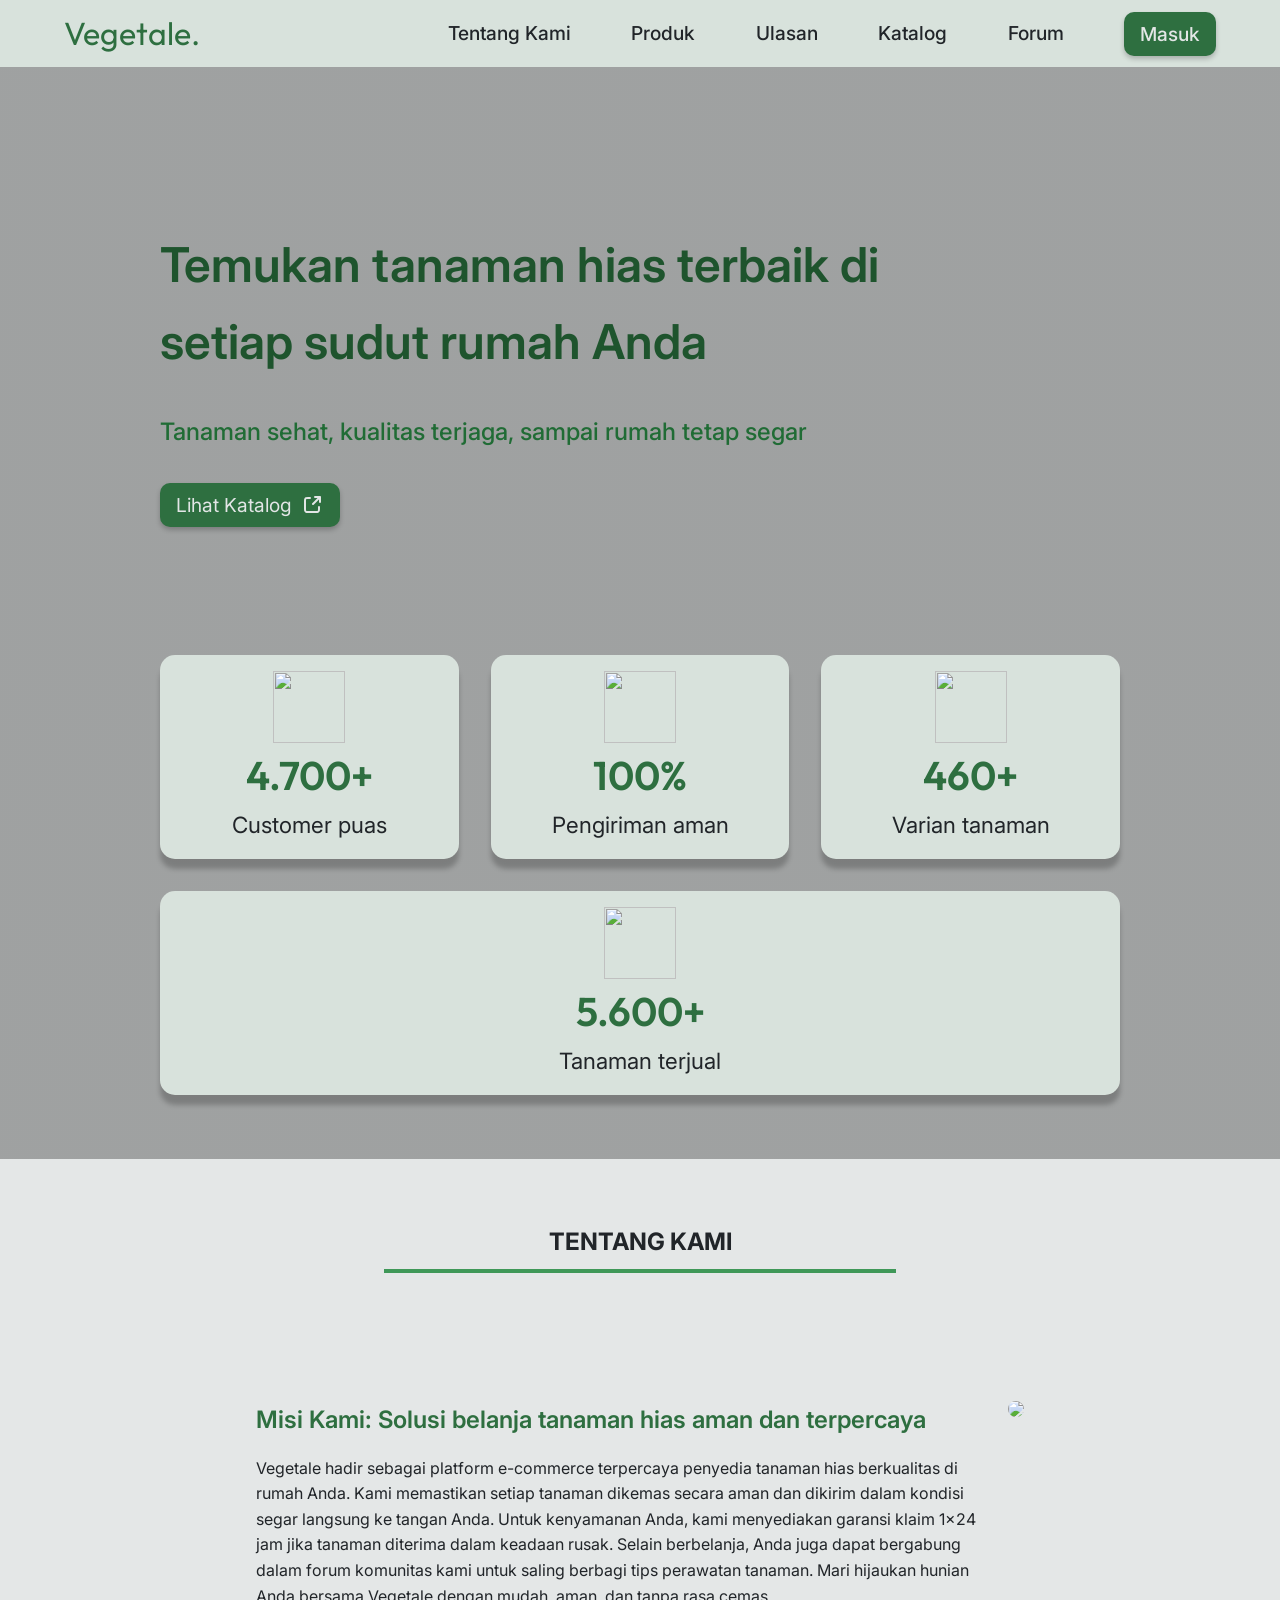
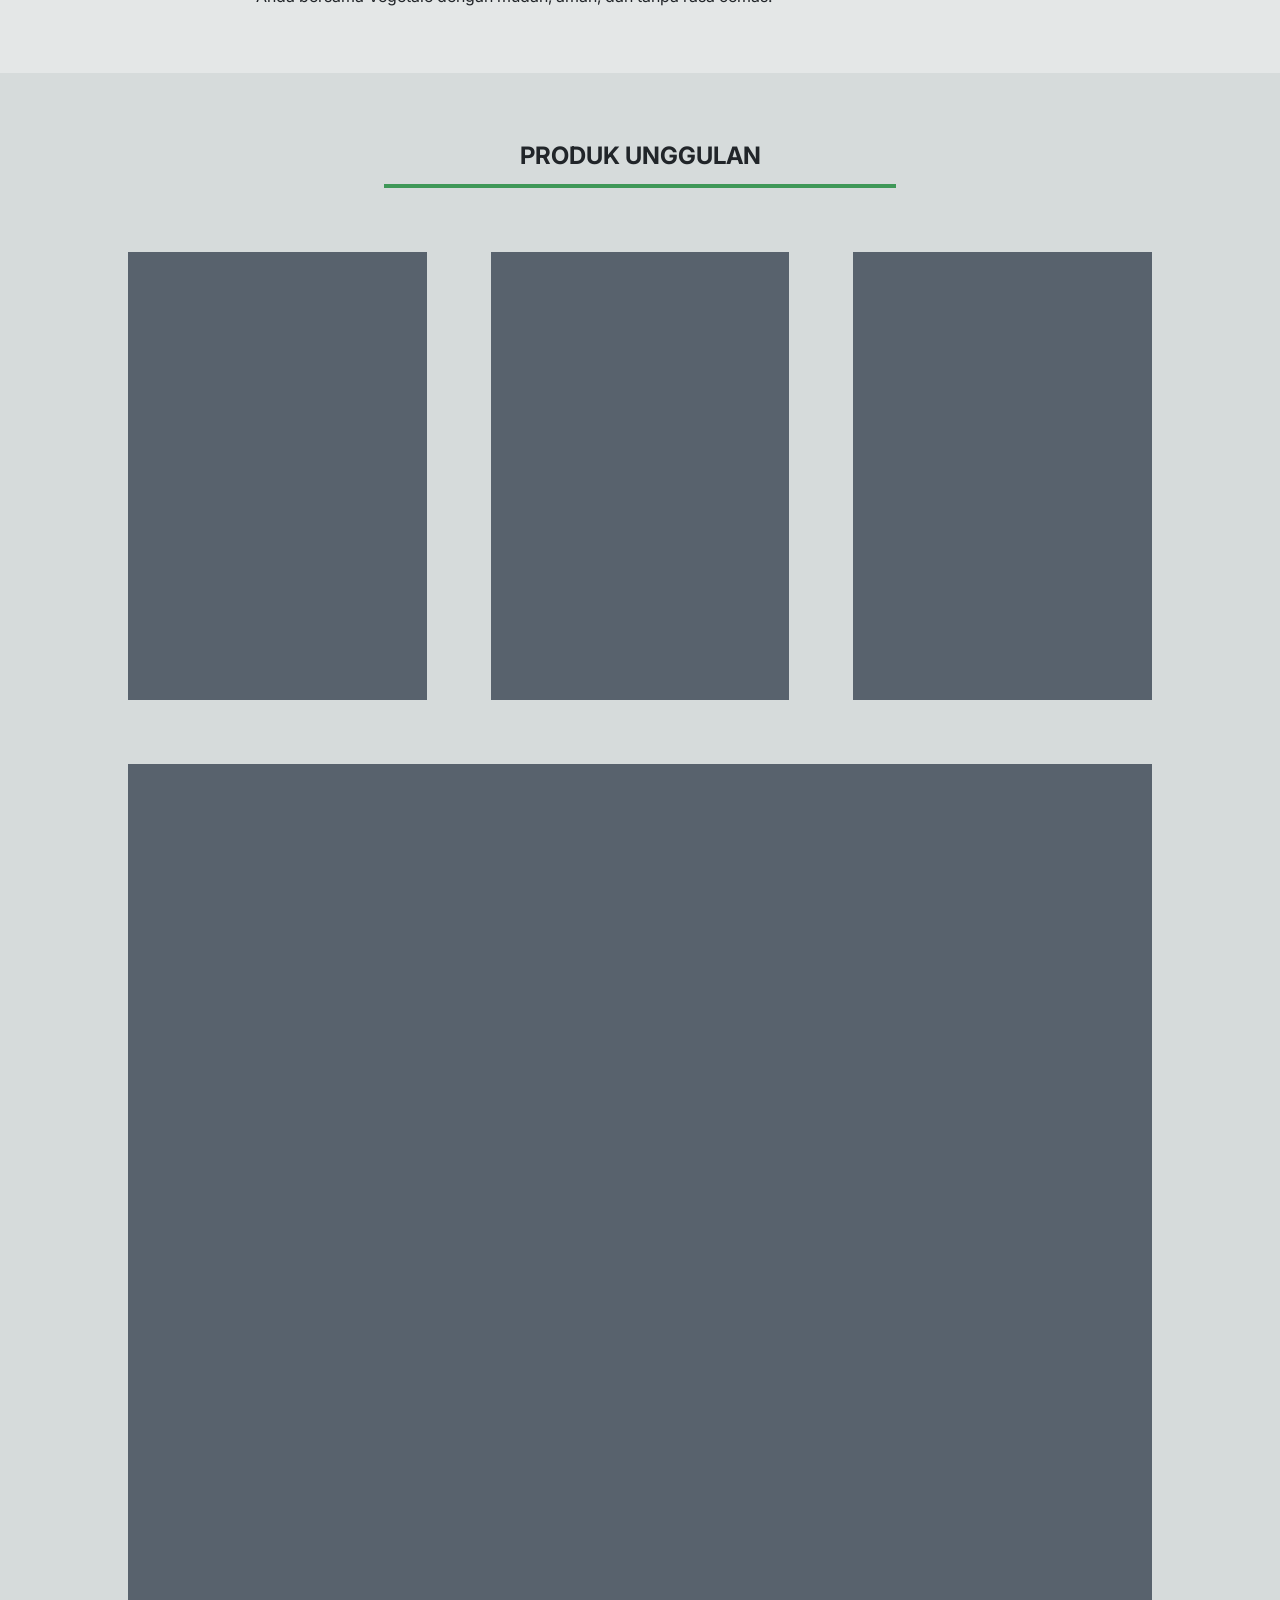
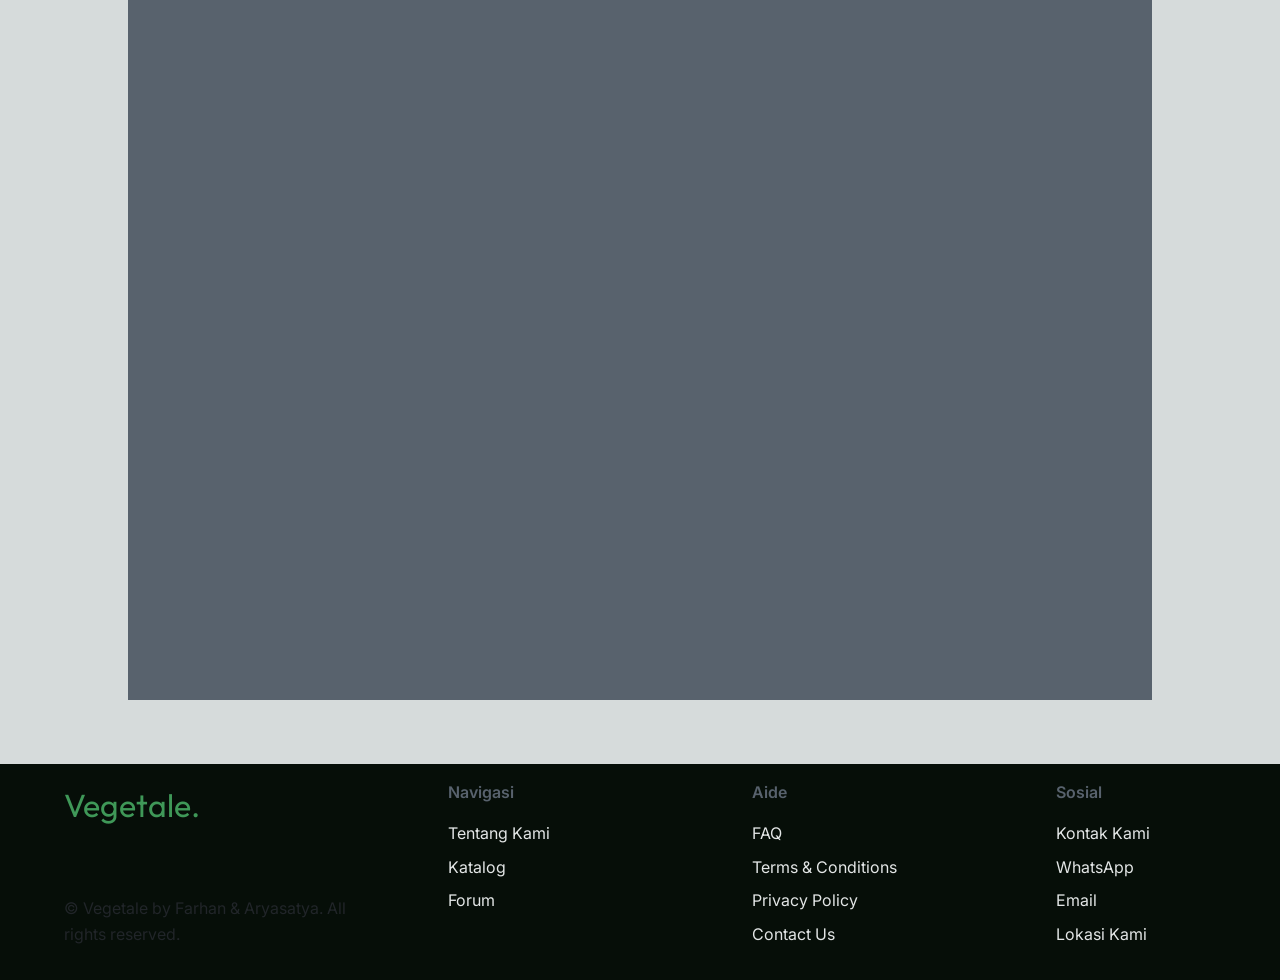
==== index.html @ f6aec393 "First commit" ====
<!DOCTYPE html>
<html lang="en">
<head>
    <meta charset="UTF-8">
    <meta name="viewport" content="width=device-width, initial-scale=1.0">
    <link rel="stylesheet" href="style.css">
    <title>Flexbox</title>
</head>
<body>
    <header>
        <nav class="navbar">
            <span class="logo_guwe">Vegetale.</span>
            <ul class="nav_links">
                <li><a href="">Tentang Kami</a></li>
                <li><a href="">Produk</a></li>
                <li><a href="">Ulasan</a></li>
                <li><a href="">Katalog</a></li>
                <li><a href="">Forum</a></li>
                <li>
                    <button type="button" class="tombol_ijo">
                        <span>Masuk</span>
                    </button>
                </li>
            </ul>
        </nav>
    </header>
    <section class="hero">
        <div class="hero_text_wrapper">
            <h1 class="hero_text">Temukan tanaman hias terbaik di setiap sudut rumah Anda</h1>
            <h2 class="hero_sub">Tanaman sehat, kualitas terjaga, sampai rumah tetap segar</h2>
            <button class="tombol_ijo tombol_ijo--hero">
                <span>Lihat Katalog</span>
                <span class="ci--external-link"></span>
            </button>
        </div>
        <div class="grup_kartu">
            <div class="card">
                <img src="../media/fluent_people-12-filled.svg" width="72" height="72">
                <span class="card_highlight">4.700+</span>
                <span class="card_sub">Customer puas</span>
            </div>
            <div class="card">
                <img src="../media/bxs_truck.svg" width="72" height="72">
                <span class="card_highlight">100%</span>
                <span class="card_sub">Pengiriman aman</span>
            </div>
            <div class="card">
                <img src="../media/charm_plant-pot.svg" width="72" height="72">
                <span class="card_highlight">460+</span>
                <span class="card_sub">Varian tanaman</span>
            </div>
            <div class="card">
                <img src="../media/fluent-mdl2_market.svg" width="72" height="72">
                <span class="card_highlight">5.600+</span>
                <span class="card_sub">Tanaman terjual</span>
            </div>
        </div>
    </section>
    <section class="about_me">
        <div class="section_title">
            <h1>TENTANG KAMI</h1>
            <div class="rectangle"></div>
        </div><div class="product_card">

            </div>
        <div class="wrapper_konten">
            <div class="wrapper_text">
                <p class="misi">Misi Kami: Solusi belanja tanaman hias aman dan terpercaya</p>
                <p>
                    Vegetale hadir sebagai platform e-commerce terpercaya penyedia tanaman hias 
                    berkualitas di rumah Anda. Kami memastikan setiap tanaman dikemas secara aman 
                    dan dikirim dalam kondisi segar langsung ke tangan Anda. Untuk kenyamanan Anda, 
                    kami menyediakan garansi klaim 1x24 jam jika tanaman diterima dalam keadaan rusak. 
                    Selain berbelanja, Anda juga dapat bergabung dalam forum komunitas kami untuk 
                    saling berbagi tips perawatan tanaman. Mari hijaukan hunian Anda bersama 
                    Vegetale dengan mudah, aman, dan tanpa rasa cemas.
                </p>
            </div>
            <img class="konten_image" src="../media/gardener.jpg">
        </div>
    </section>
    <section class="produk_unggulan">
        <div class="section_title">
            <h1>PRODUK UNGGULAN</h1>
            <div class="rectangle"></div>
        </div>
        <div class="product_wrapper">
            <div class="product_card">
                
            </div>
            <div class="product_card">

            </div>
            <div class="product_card">

            </div>
            <div class="product_card">

            </div>
        </div>
    </section>
    <footer class="sikil">
        <div class="left_section">
            <span class="logo_guwe" id="logo_sikil">Vegetale.</span>
            <p>© Vegetale by Farhan & Aryasatya. All rights reserved.</p>
        </div>
        <div class="right_section">
            <div class="link_sikil_wrapper">
                <span>Navigasi</span>
                <ul class="link_sikil">
                    <li><a href="">Tentang Kami</a></li>
                    <li><a href="">Katalog</a></li>
                    <li><a href="">Forum</a></li>
                </ul>
            </div>
            <div class="link_sikil_wrapper">
                <span>Aide</span>
                <ul class="link_sikil">
                    <li><a href="">FAQ</a></li>
                    <li><a href="">Terms & Conditions</a></li>
                    <li><a href="">Privacy Policy</a></li>
                    <li><a href="">Contact Us</a></li>
                </ul>
            </div>
            <div class="link_sikil_wrapper">
                <span>Sosial</span>
                <ul class="link_sikil">
                    <li><a href="">Kontak Kami</a></li>
                    <li><a href="">WhatsApp</a></li>
                    <li><a href="">Email</a></li>
                    <li><a href="">Lokasi Kami</a></li>
                </ul>
            </div>
        </div>
    </footer>
</body>
</html>
---- style.css ----
@import url('https://fonts.googleapis.com/css2?family=Outfit:wght@100..900&display=swap');
@import url('https://fonts.googleapis.com/css2?family=Inter:ital,opsz,wght@0,14..32,100..900;1,14..32,100..900&display=swap');

html {
    font-size: 16px;
}
* {
    margin: 0;
    padding: 0;
    box-sizing: border-box;
}
body {
    font-family: 'Inter', sans-serif;
    max-width: 100%;
    line-height: 1.6;
    color: #212529; /*CHARCOAL*/
    background-color: hsl(180, 6%, 90%); /*Off-white*/
    overflow: visible;
}

/* NAVIGATION BAR SECTION */
.navbar {
    position: sticky;
    top: 0;
    overflow: hidden;
    display: flex;
    width: 100%;
    justify-content: space-between;
    gap: 2rem;
    align-items: center;
    background-color: #D8E2DC; /*SAGE MIST*/
    padding: 0.5rem 4rem; /*padding: <atas-bawah> <kiri-kanan>;*/
    z-index: 100;
}
.nav_links {
    display: flex;
    font-weight: 500;
    align-items: center;
    justify-content: space-between;
    max-width: 48rem;
    width: 100%;
    list-style: none;
    font-size: 1.2rem;
}
.nav_links a {
    text-decoration: none;
    color: inherit;
    white-space: nowrap;
}
.logo_guwe {
    font-family: 'Outfit', sans-serif;
    font-size: 2rem;
    font-weight: normal;
    color: #2E6F40; /*BOTANICAL GREEN*/
}



.tombol_ijo { /*tag button gak mewarisi sifat, jadi perlu ditambahin inherit*/
    display: flex;
    background-color: #2E6F40;
    padding: 10px 16px;
    gap: 8px;
    width: fit-content;
    border-radius: 10px;
    color: #E3E6E6;
    border: none;
    /*inherit fungsinya buat mewarisi sifat yang ada di body*/
    font-size: inherit;
    font-family: inherit;
    font-weight: inherit;
    box-shadow: 0 3px 5px 0 #00000038;
}

/* HERO SECTION */

.hero {
    min-height: 100vh;
    background: linear-gradient(rgba(0, 0, 0, 0.3), rgba(0, 0, 0, 0.3)), url(../media/herobg.jpg) center no-repeat;
    background-size: cover;
    display: flex;
    padding: 4rem 10rem;
    padding-top: 10rem;
    flex-direction: column;
    gap: 8rem;
}
.hero_text_wrapper {
    display: flex;
    flex-direction: column;
    width: fit-content;
    gap: 2rem;
}
.hero_text {
    font-weight: 600;
    font-size: 3rem;
    max-width: 48rem;
    color: #1e542d;
}
.hero_sub {
    font-size: 1.5rem;
    color: #206c35;
    font-weight: 500;
}
.tombol_ijo--hero {
    font-size: 1.2rem;
}
.grup_kartu {
    display: flex;
    justify-content: space-between;
    gap: 2rem;
    flex-wrap: wrap;
}
.card {
    display: flex;
    flex: 1 1 16rem;
    flex-direction: column;
    width: 100%;
    padding: 1rem 0rem;
    justify-content: center;
    align-items: center;
    background-color: #D8E2DC;
    border-radius: 15px;
    box-shadow: 0 10px 5px 0 #00000038; /*box-shadow: <x> <y> <blur-radius> <spread-radius> <color> <inset>*/
}
.card_highlight {
    font-size: 2.5rem;
    font-weight: 600;
    font-family: 'Outfit', sans-serif;
    color: #2E6F40;
}
.card_sub {
    font-size: 1.4rem;
    text-align: center;
}

/* ABOUT US SECTION */

.about_me {
    display: flex;
    flex-direction: column;
    background-color: hsla(180, 6%, 90%);
    padding: 4rem 16rem;
    align-items: center;
    justify-content: center;
    gap: 4rem;
}
.section_title {
    display: flex;
    width: 512px;
    height: fit-content;
    align-items: center;
    flex-direction: column;
    gap: 0.5rem;
}
.section_title .rectangle {
    background-color: #3f9858;
    height: 4px;
    width: 100%;
}
.about_me .wrapper_konten {
    display: flex;
    gap: 2rem;
}
.about_me .wrapper_text {
    display: flex;
    flex-direction: column;
    gap: 1rem;
}
.about_me .misi {
    color: #2E6F40;
    font-size: 1.5rem;
    font-weight: 600;
}
.about_me .konten_image {
    max-height: 26rem;
    height: 100%;
    width: auto;
    border-radius: 2rem;
}


/* PRODUK UNGGULAN SECTION */

.produk_unggulan {
    display: flex;
    flex-direction: column;
    background-color: hsla(180, 6%, 85%);
    padding: 4rem 8rem;
    align-items: center;
    justify-content: center;
    gap: 4rem;
}

.produk_unggulan .product_wrapper {
    display: flex;
    width: 100%;
    gap: 4rem;
    justify-content: space-between;
    flex-wrap: wrap;
}

.produk_unggulan .product_card {
    flex: 1 1 16rem;
    aspect-ratio: 2 / 3;
    display: flex;
    flex-direction: column;
    width: 100%;
    background-color: #58626d;
}

/* FOOTER SECTION */

.sikil {
    display: flex;
    padding: 1rem 4rem;
    padding-bottom: 2rem;
    justify-content: space-between;
    gap: 4rem;
    background-color: #060E08;
}
.sikil .right_section {
    display: flex;
    justify-content: space-between;
    max-width: 48rem;
    width: 100%;
}
.sikil .left_section {
    display: flex;
    justify-content: space-between;
    flex-direction: column;
}
#logo_sikil {
    color: #3f9858;
}
.link_sikil_wrapper {
    display: flex;
    flex-direction: column;
    width: 10rem;
    gap: 1rem;
    font-weight: 600;
    color: #58626d;
}
.link_sikil {
    display: flex;
    flex-direction: column;
    list-style: none;
    color: #3f9858;
    gap: 0.5rem;
    /* font-weight: ; */
}
.link_sikil a {
    text-decoration: none;
    font-weight: normal;
    color: #E3E6E6;
}
.ci--external-link {
  display: inline-block;
  width: 24px;
  height: 24px;
  --svg: url("data:image/svg+xml,%3Csvg xmlns='http://www.w3.org/2000/svg' viewBox='0 0 24 24'%3E%3Cpath fill='none' stroke='black' stroke-linecap='round' stroke-linejoin='round' stroke-width='2' d='M10 5H8.2c-1.12 0-1.68 0-2.108.218a2 2 0 0 0-.874.874C5 6.52 5 7.08 5 8.2v7.6c0 1.12 0 1.68.218 2.108a2 2 0 0 0 .874.874c.427.218.987.218 2.105.218h7.606c1.118 0 1.677 0 2.104-.218c.377-.192.683-.498.875-.874c.218-.428.218-.987.218-2.105V14m1-5V4m0 0h-5m5 0l-7 7'/%3E%3C/svg%3E");
  background-color: currentColor;
  -webkit-mask-image: var(--svg);
  mask-image: var(--svg);
  -webkit-mask-repeat: no-repeat;
  mask-repeat: no-repeat;
  -webkit-mask-size: 100% 100%;
  mask-size: 100% 100%;
}

@media screen and (max-width: 480px) {
    .navbar {
        width: 100%;
        padding: 0.5rem 1.5rem;
    }
    .hero {
        width: 100%;
        padding: 1rem 1rem;
    }
}
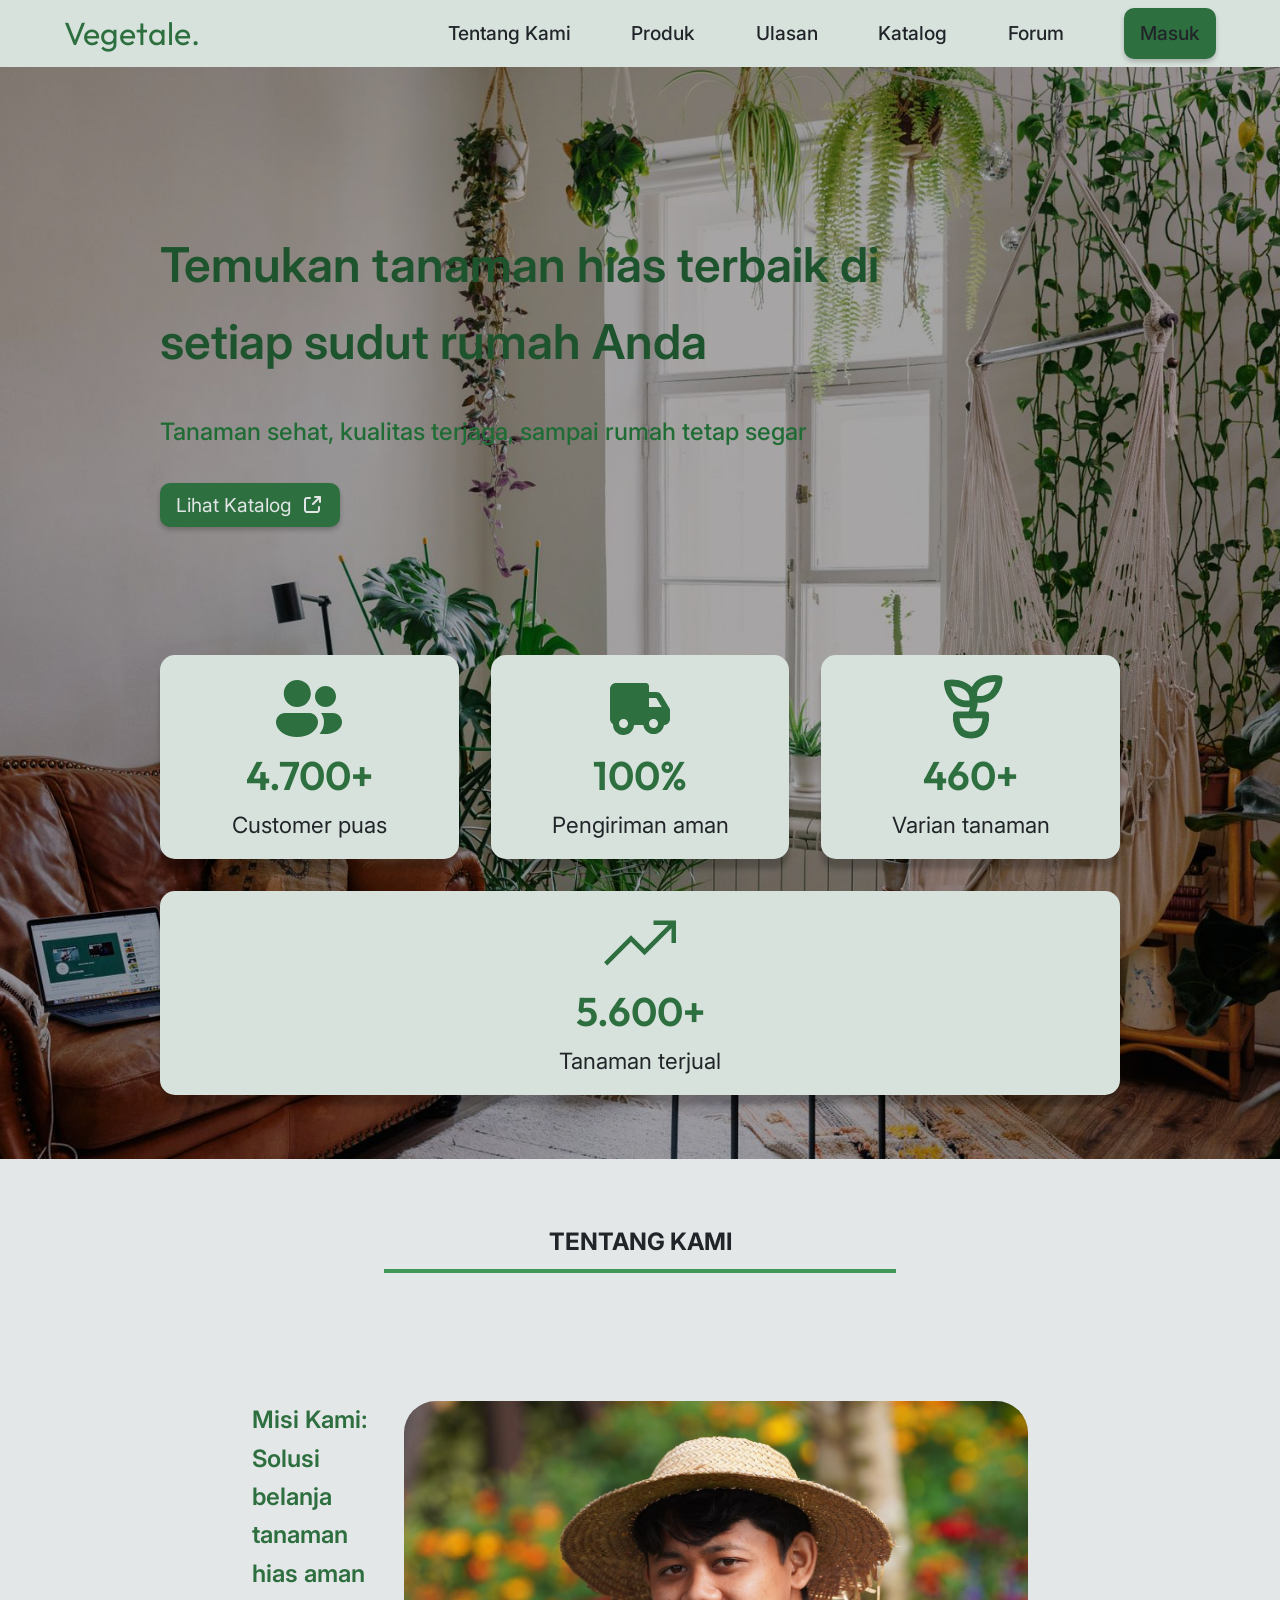
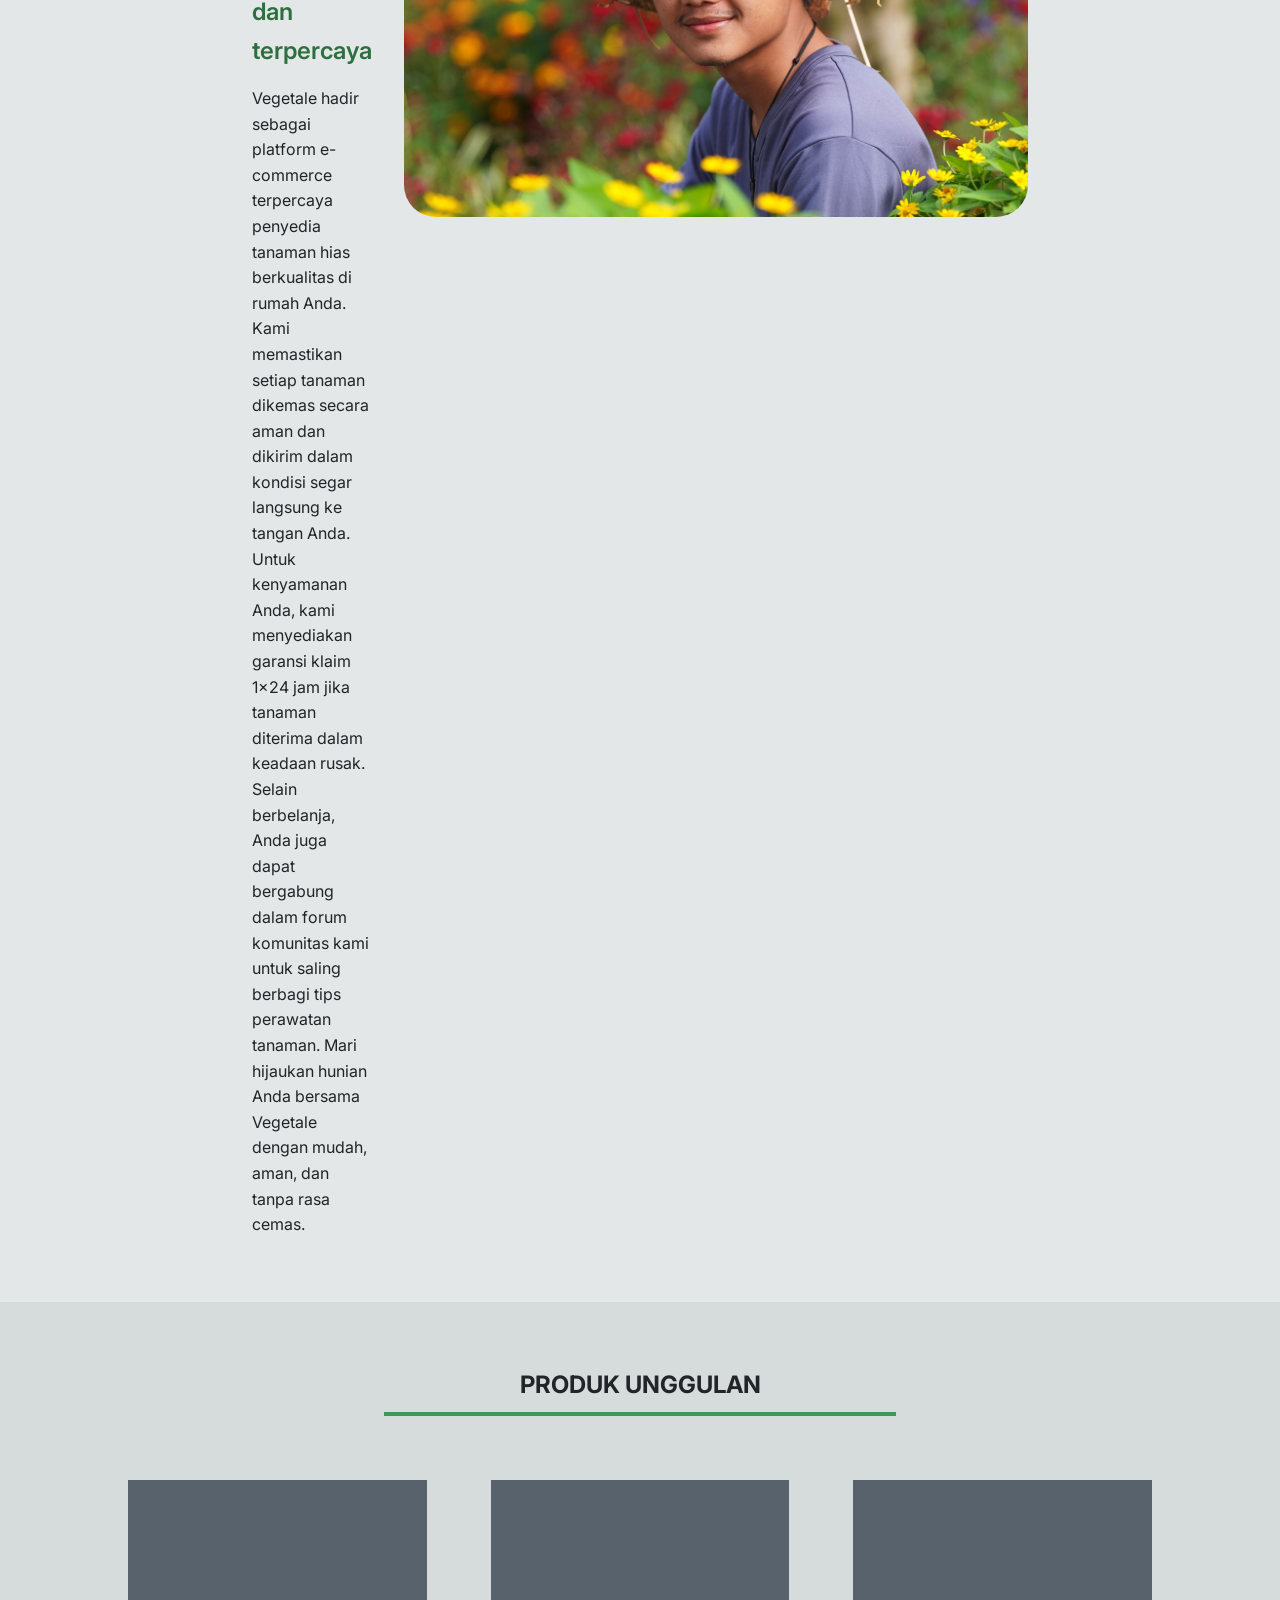
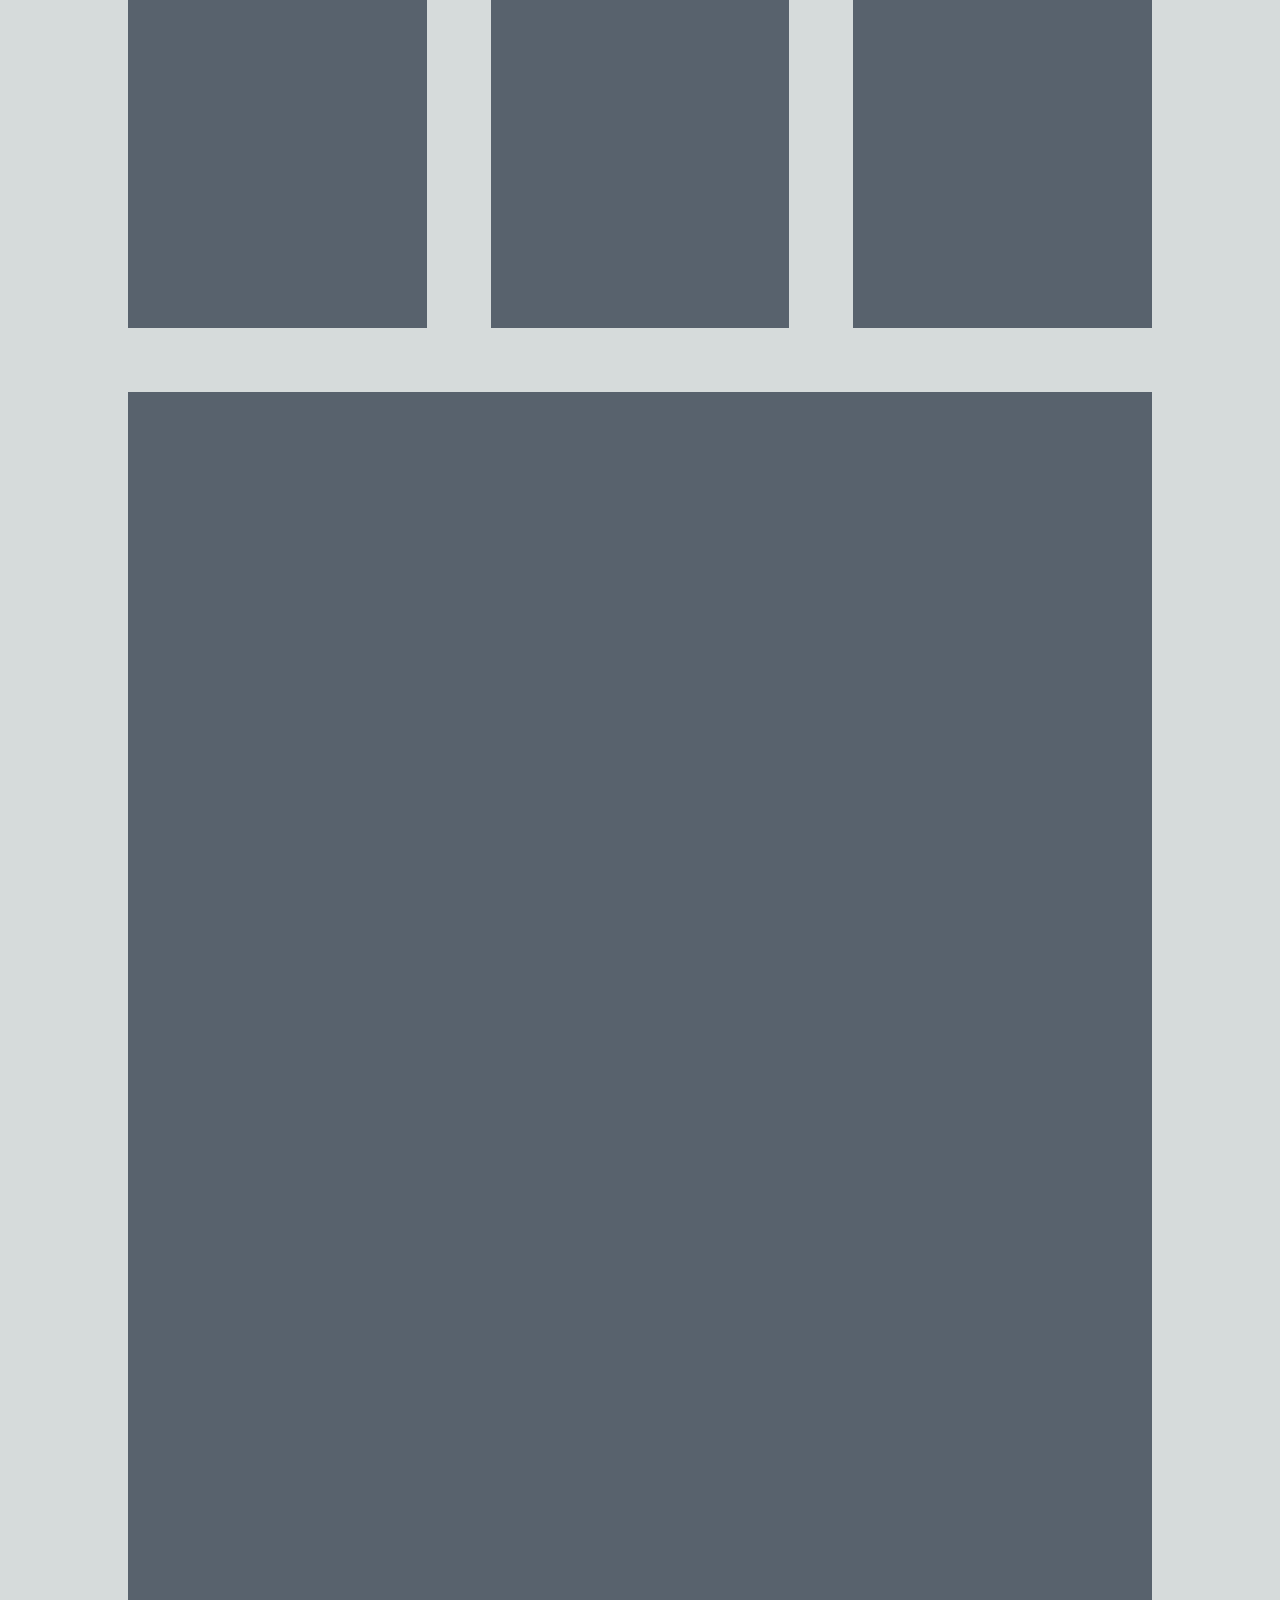
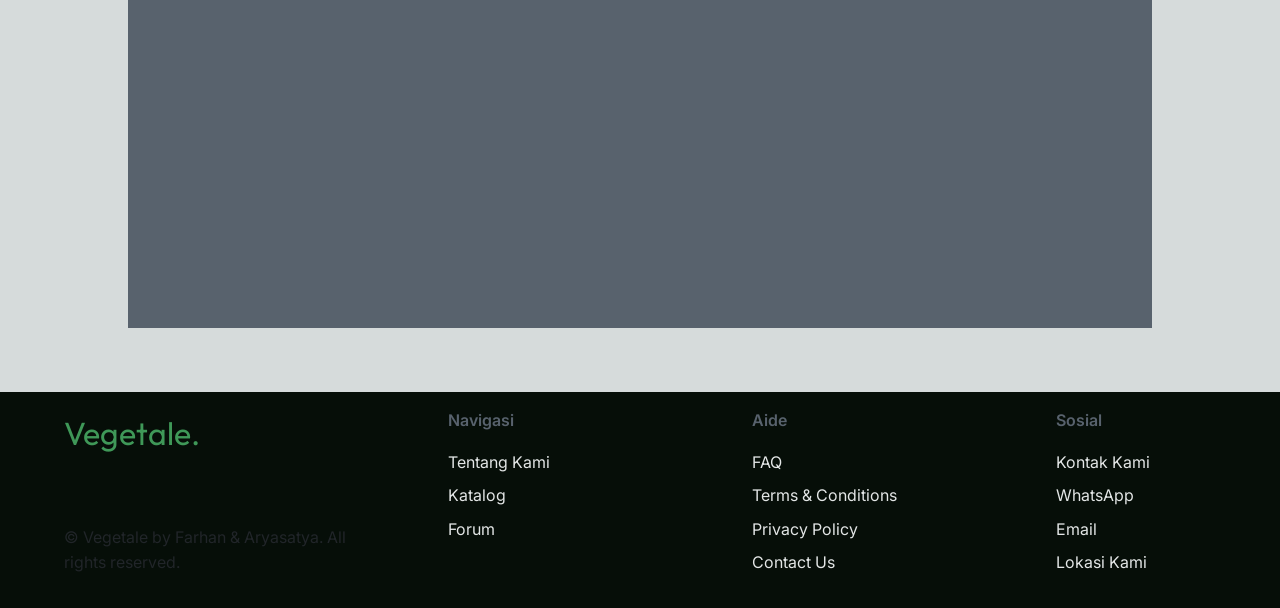
==== commit 56fec6e6: "second commit" ====
--- a/index.html
+++ b/index.html
@@ -17,9 +17,7 @@
                 <li><a href="">Katalog</a></li>
                 <li><a href="">Forum</a></li>
                 <li>
-                    <button type="button" class="tombol_ijo">
-                        <span>Masuk</span>
-                    </button>
+                    <a href="register/" class="tombol_ijo">Masuk</a>
                 </li>
             </ul>
         </nav>
--- a/style.css
+++ b/style.css
@@ -53,8 +53,6 @@
     font-weight: normal;
     color: #2E6F40; /*BOTANICAL GREEN*/
 }
-
-
 
 .tombol_ijo { /*tag button gak mewarisi sifat, jadi perlu ditambahin inherit*/
     display: flex;
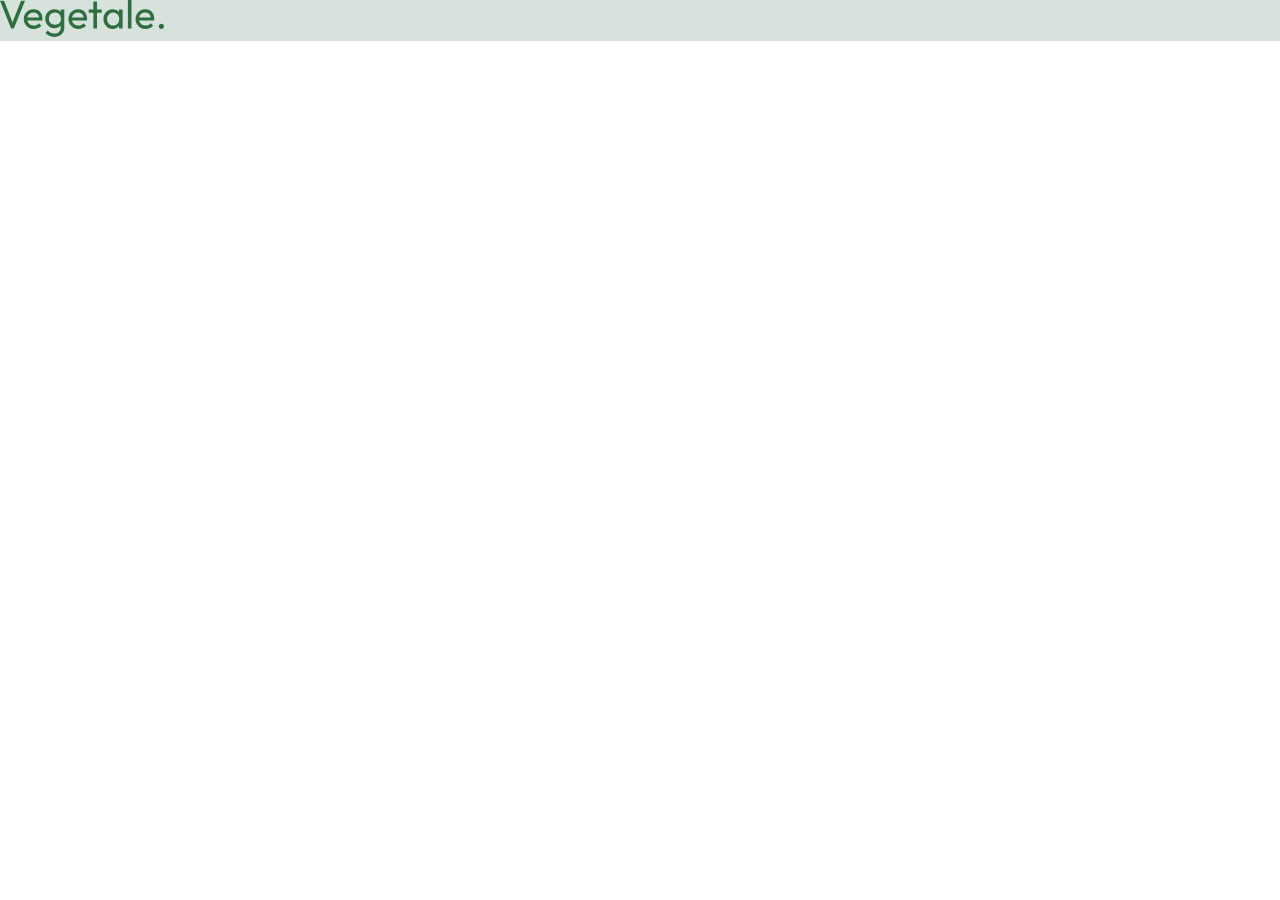
==== commit cc7745a6: "WIP: landing page" ====
--- a/index.html
+++ b/index.html
@@ -1,135 +1,22 @@
 <!DOCTYPE html>
-<html lang="en">
+<html lang="id">
 <head>
     <meta charset="UTF-8">
     <meta name="viewport" content="width=device-width, initial-scale=1.0">
+    <title>Welcum a Vegetale</title>
     <link rel="stylesheet" href="style.css">
-    <title>Flexbox</title>
 </head>
 <body>
     <header>
         <nav class="navbar">
-            <span class="logo_guwe">Vegetale.</span>
-            <ul class="nav_links">
-                <li><a href="">Tentang Kami</a></li>
-                <li><a href="">Produk</a></li>
-                <li><a href="">Ulasan</a></li>
-                <li><a href="">Katalog</a></li>
-                <li><a href="">Forum</a></li>
-                <li>
-                    <a href="register/" class="tombol_ijo">Masuk</a>
-                </li>
-            </ul>
+            <img src="media/Vegetaleh.svg" alt="" class="logo">
         </nav>
+        
     </header>
-    <section class="hero">
-        <div class="hero_text_wrapper">
-            <h1 class="hero_text">Temukan tanaman hias terbaik di setiap sudut rumah Anda</h1>
-            <h2 class="hero_sub">Tanaman sehat, kualitas terjaga, sampai rumah tetap segar</h2>
-            <button class="tombol_ijo tombol_ijo--hero">
-                <span>Lihat Katalog</span>
-                <span class="ci--external-link"></span>
-            </button>
-        </div>
-        <div class="grup_kartu">
-            <div class="card">
-                <img src="../media/fluent_people-12-filled.svg" width="72" height="72">
-                <span class="card_highlight">4.700+</span>
-                <span class="card_sub">Customer puas</span>
-            </div>
-            <div class="card">
-                <img src="../media/bxs_truck.svg" width="72" height="72">
-                <span class="card_highlight">100%</span>
-                <span class="card_sub">Pengiriman aman</span>
-            </div>
-            <div class="card">
-                <img src="../media/charm_plant-pot.svg" width="72" height="72">
-                <span class="card_highlight">460+</span>
-                <span class="card_sub">Varian tanaman</span>
-            </div>
-            <div class="card">
-                <img src="../media/fluent-mdl2_market.svg" width="72" height="72">
-                <span class="card_highlight">5.600+</span>
-                <span class="card_sub">Tanaman terjual</span>
-            </div>
-        </div>
-    </section>
-    <section class="about_me">
-        <div class="section_title">
-            <h1>TENTANG KAMI</h1>
-            <div class="rectangle"></div>
-        </div><div class="product_card">
+    <main>
+        <section class="hero">
 
-            </div>
-        <div class="wrapper_konten">
-            <div class="wrapper_text">
-                <p class="misi">Misi Kami: Solusi belanja tanaman hias aman dan terpercaya</p>
-                <p>
-                    Vegetale hadir sebagai platform e-commerce terpercaya penyedia tanaman hias 
-                    berkualitas di rumah Anda. Kami memastikan setiap tanaman dikemas secara aman 
-                    dan dikirim dalam kondisi segar langsung ke tangan Anda. Untuk kenyamanan Anda, 
-                    kami menyediakan garansi klaim 1x24 jam jika tanaman diterima dalam keadaan rusak. 
-                    Selain berbelanja, Anda juga dapat bergabung dalam forum komunitas kami untuk 
-                    saling berbagi tips perawatan tanaman. Mari hijaukan hunian Anda bersama 
-                    Vegetale dengan mudah, aman, dan tanpa rasa cemas.
-                </p>
-            </div>
-            <img class="konten_image" src="../media/gardener.jpg">
-        </div>
-    </section>
-    <section class="produk_unggulan">
-        <div class="section_title">
-            <h1>PRODUK UNGGULAN</h1>
-            <div class="rectangle"></div>
-        </div>
-        <div class="product_wrapper">
-            <div class="product_card">
-                
-            </div>
-            <div class="product_card">
-
-            </div>
-            <div class="product_card">
-
-            </div>
-            <div class="product_card">
-
-            </div>
-        </div>
-    </section>
-    <footer class="sikil">
-        <div class="left_section">
-            <span class="logo_guwe" id="logo_sikil">Vegetale.</span>
-            <p>© Vegetale by Farhan & Aryasatya. All rights reserved.</p>
-        </div>
-        <div class="right_section">
-            <div class="link_sikil_wrapper">
-                <span>Navigasi</span>
-                <ul class="link_sikil">
-                    <li><a href="">Tentang Kami</a></li>
-                    <li><a href="">Katalog</a></li>
-                    <li><a href="">Forum</a></li>
-                </ul>
-            </div>
-            <div class="link_sikil_wrapper">
-                <span>Aide</span>
-                <ul class="link_sikil">
-                    <li><a href="">FAQ</a></li>
-                    <li><a href="">Terms & Conditions</a></li>
-                    <li><a href="">Privacy Policy</a></li>
-                    <li><a href="">Contact Us</a></li>
-                </ul>
-            </div>
-            <div class="link_sikil_wrapper">
-                <span>Sosial</span>
-                <ul class="link_sikil">
-                    <li><a href="">Kontak Kami</a></li>
-                    <li><a href="">WhatsApp</a></li>
-                    <li><a href="">Email</a></li>
-                    <li><a href="">Lokasi Kami</a></li>
-                </ul>
-            </div>
-        </div>
-    </footer>
+        </section>
+    </main>
 </body>
 </html>
--- a/style.css
+++ b/style.css
@@ -1,277 +1,33 @@
-@import url('https://fonts.googleapis.com/css2?family=Outfit:wght@100..900&display=swap');
 @import url('https://fonts.googleapis.com/css2?family=Inter:ital,opsz,wght@0,14..32,100..900;1,14..32,100..900&display=swap');
 
-html {
-    font-size: 16px;
+:root {
+    --botanical-green: #2E6F40;
+    --off-white: #E3E6E6;
+    --sage-mist: #D8E2DC;
+    --charcoal: #212529;
 }
+
 * {
+    padding: 0;
     margin: 0;
-    padding: 0;
     box-sizing: border-box;
 }
-body {
-    font-family: 'Inter', sans-serif;
-    max-width: 100%;
-    line-height: 1.6;
-    color: #212529; /*CHARCOAL*/
-    background-color: hsl(180, 6%, 90%); /*Off-white*/
-    overflow: visible;
+
+html {
+    font-family: "Inter", sans-serif;
+    font-size: 16px;
+    color: var(--charcoal);
 }
 
-/* NAVIGATION BAR SECTION */
-.navbar {
-    position: sticky;
-    top: 0;
-    overflow: hidden;
-    display: flex;
-    width: 100%;
-    justify-content: space-between;
-    gap: 2rem;
-    align-items: center;
-    background-color: #D8E2DC; /*SAGE MIST*/
-    padding: 0.5rem 4rem; /*padding: <atas-bawah> <kiri-kanan>;*/
-    z-index: 100;
-}
-.nav_links {
-    display: flex;
-    font-weight: 500;
-    align-items: center;
-    justify-content: space-between;
-    max-width: 48rem;
-    width: 100%;
-    list-style: none;
-    font-size: 1.2rem;
-}
-.nav_links a {
-    text-decoration: none;
-    color: inherit;
-    white-space: nowrap;
-}
-.logo_guwe {
-    font-family: 'Outfit', sans-serif;
-    font-size: 2rem;
-    font-weight: normal;
-    color: #2E6F40; /*BOTANICAL GREEN*/
+body {
+    min-height: 100vh;
+    min-height: 100dvh;
 }
 
-.tombol_ijo { /*tag button gak mewarisi sifat, jadi perlu ditambahin inherit*/
-    display: flex;
-    background-color: #2E6F40;
-    padding: 10px 16px;
-    gap: 8px;
-    width: fit-content;
-    border-radius: 10px;
-    color: #E3E6E6;
-    border: none;
-    /*inherit fungsinya buat mewarisi sifat yang ada di body*/
-    font-size: inherit;
-    font-family: inherit;
-    font-weight: inherit;
-    box-shadow: 0 3px 5px 0 #00000038;
-}
-
-/* HERO SECTION */
-
-.hero {
-    min-height: 100vh;
-    background: linear-gradient(rgba(0, 0, 0, 0.3), rgba(0, 0, 0, 0.3)), url(../media/herobg.jpg) center no-repeat;
-    background-size: cover;
-    display: flex;
-    padding: 4rem 10rem;
-    padding-top: 10rem;
-    flex-direction: column;
-    gap: 8rem;
-}
-.hero_text_wrapper {
-    display: flex;
-    flex-direction: column;
-    width: fit-content;
-    gap: 2rem;
-}
-.hero_text {
-    font-weight: 600;
-    font-size: 3rem;
-    max-width: 48rem;
-    color: #1e542d;
-}
-.hero_sub {
-    font-size: 1.5rem;
-    color: #206c35;
-    font-weight: 500;
-}
-.tombol_ijo--hero {
-    font-size: 1.2rem;
-}
-.grup_kartu {
-    display: flex;
-    justify-content: space-between;
-    gap: 2rem;
-    flex-wrap: wrap;
-}
-.card {
-    display: flex;
-    flex: 1 1 16rem;
-    flex-direction: column;
-    width: 100%;
-    padding: 1rem 0rem;
-    justify-content: center;
-    align-items: center;
-    background-color: #D8E2DC;
-    border-radius: 15px;
-    box-shadow: 0 10px 5px 0 #00000038; /*box-shadow: <x> <y> <blur-radius> <spread-radius> <color> <inset>*/
-}
-.card_highlight {
-    font-size: 2.5rem;
-    font-weight: 600;
-    font-family: 'Outfit', sans-serif;
-    color: #2E6F40;
-}
-.card_sub {
-    font-size: 1.4rem;
-    text-align: center;
-}
-
-/* ABOUT US SECTION */
-
-.about_me {
-    display: flex;
-    flex-direction: column;
-    background-color: hsla(180, 6%, 90%);
-    padding: 4rem 16rem;
-    align-items: center;
-    justify-content: center;
-    gap: 4rem;
-}
-.section_title {
-    display: flex;
-    width: 512px;
-    height: fit-content;
-    align-items: center;
-    flex-direction: column;
-    gap: 0.5rem;
-}
-.section_title .rectangle {
-    background-color: #3f9858;
-    height: 4px;
-    width: 100%;
-}
-.about_me .wrapper_konten {
-    display: flex;
-    gap: 2rem;
-}
-.about_me .wrapper_text {
-    display: flex;
-    flex-direction: column;
-    gap: 1rem;
-}
-.about_me .misi {
-    color: #2E6F40;
-    font-size: 1.5rem;
-    font-weight: 600;
-}
-.about_me .konten_image {
-    max-height: 26rem;
-    height: 100%;
-    width: auto;
-    border-radius: 2rem;
-}
-
-
-/* PRODUK UNGGULAN SECTION */
-
-.produk_unggulan {
-    display: flex;
-    flex-direction: column;
-    background-color: hsla(180, 6%, 85%);
-    padding: 4rem 8rem;
-    align-items: center;
-    justify-content: center;
-    gap: 4rem;
-}
-
-.produk_unggulan .product_wrapper {
-    display: flex;
-    width: 100%;
-    gap: 4rem;
-    justify-content: space-between;
-    flex-wrap: wrap;
-}
-
-.produk_unggulan .product_card {
-    flex: 1 1 16rem;
-    aspect-ratio: 2 / 3;
-    display: flex;
-    flex-direction: column;
-    width: 100%;
-    background-color: #58626d;
-}
-
-/* FOOTER SECTION */
-
-.sikil {
-    display: flex;
-    padding: 1rem 4rem;
-    padding-bottom: 2rem;
-    justify-content: space-between;
-    gap: 4rem;
-    background-color: #060E08;
-}
-.sikil .right_section {
-    display: flex;
-    justify-content: space-between;
-    max-width: 48rem;
-    width: 100%;
-}
-.sikil .left_section {
-    display: flex;
-    justify-content: space-between;
-    flex-direction: column;
-}
-#logo_sikil {
-    color: #3f9858;
-}
-.link_sikil_wrapper {
-    display: flex;
-    flex-direction: column;
-    width: 10rem;
-    gap: 1rem;
-    font-weight: 600;
-    color: #58626d;
-}
-.link_sikil {
-    display: flex;
-    flex-direction: column;
-    list-style: none;
-    color: #3f9858;
-    gap: 0.5rem;
-    /* font-weight: ; */
-}
-.link_sikil a {
-    text-decoration: none;
-    font-weight: normal;
-    color: #E3E6E6;
-}
-.ci--external-link {
-  display: inline-block;
-  width: 24px;
-  height: 24px;
-  --svg: url("data:image/svg+xml,%3Csvg xmlns='http://www.w3.org/2000/svg' viewBox='0 0 24 24'%3E%3Cpath fill='none' stroke='black' stroke-linecap='round' stroke-linejoin='round' stroke-width='2' d='M10 5H8.2c-1.12 0-1.68 0-2.108.218a2 2 0 0 0-.874.874C5 6.52 5 7.08 5 8.2v7.6c0 1.12 0 1.68.218 2.108a2 2 0 0 0 .874.874c.427.218.987.218 2.105.218h7.606c1.118 0 1.677 0 2.104-.218c.377-.192.683-.498.875-.874c.218-.428.218-.987.218-2.105V14m1-5V4m0 0h-5m5 0l-7 7'/%3E%3C/svg%3E");
-  background-color: currentColor;
-  -webkit-mask-image: var(--svg);
-  mask-image: var(--svg);
-  -webkit-mask-repeat: no-repeat;
-  mask-repeat: no-repeat;
-  -webkit-mask-size: 100% 100%;
-  mask-size: 100% 100%;
-}
-
-@media screen and (max-width: 480px) {
-    .navbar {
-        width: 100%;
-        padding: 0.5rem 1.5rem;
-    }
-    .hero {
-        width: 100%;
-        padding: 1rem 1rem;
-    }
+.navbar {
+    max-height: 4rem;
+    /* height: ; */
+    background-color: var(--sage-mist);
+    /* display: flex;
+    padding: 0rem 8rem; */
 }
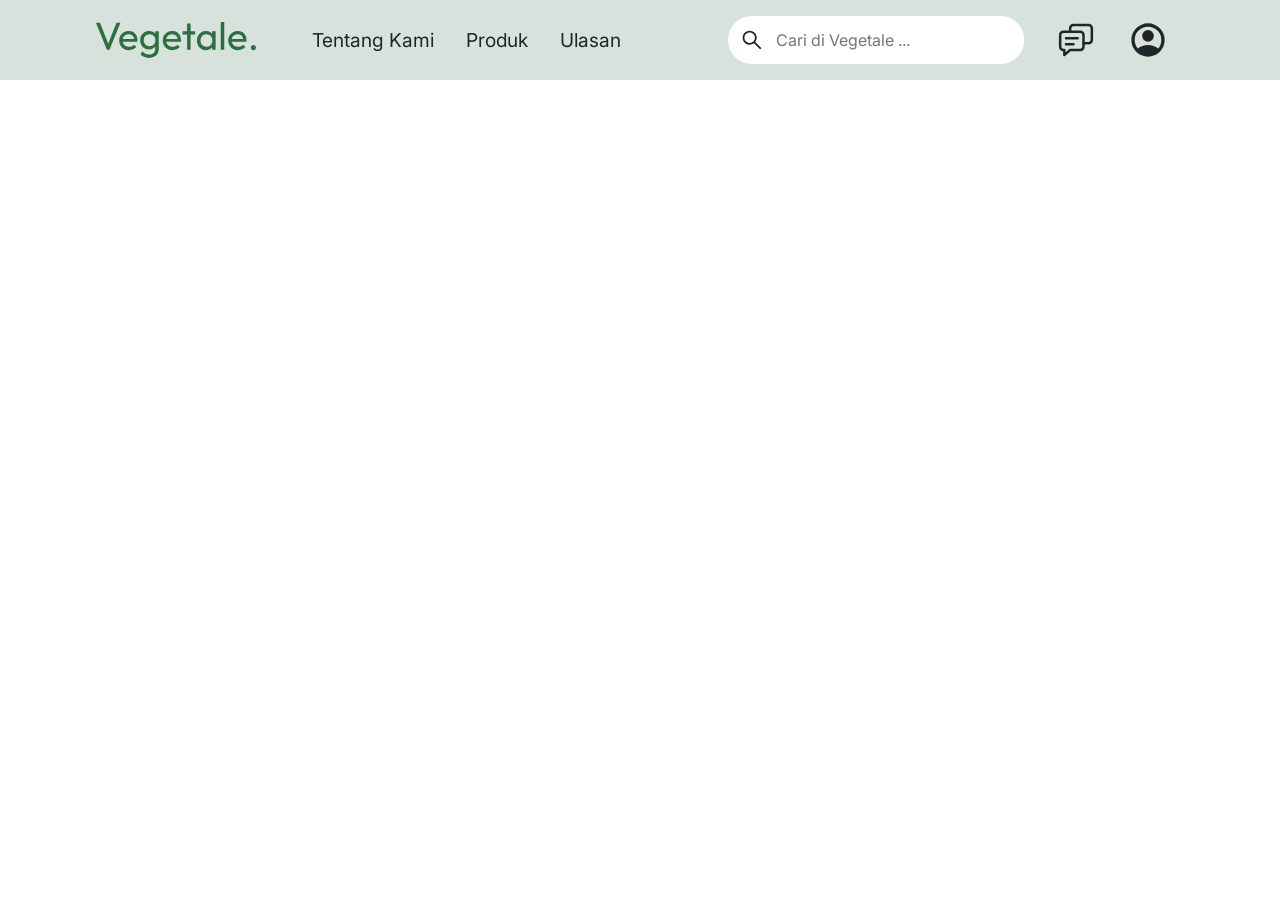
==== commit 85ae2359: "Added navbar" ====
--- a/index.html
+++ b/index.html
@@ -8,8 +8,29 @@
 </head>
 <body>
     <header>
-        <nav class="navbar">
-            <img src="media/Vegetaleh.svg" alt="" class="logo">
+        <nav class="navbar_wrapper">
+            <div class="navbar">
+                <div class="gauche_section">
+                    <img src="media/Vegetaleh.svg" alt="" class="logo">
+                    <ul class="button_wrapper">
+                        <li><a href="">Tentang Kami</a></li>
+                        <li><a href="">Produk</a></li>
+                        <li><a href="">Ulasan</a></li>
+                    </ul>
+                </div>
+                <ul class="droit_section">
+                    <li><span class="material-symbols--account-circle"></span></li>
+                    <li><span class="mdi-light--forum"></span></li>
+                    <li>
+                        <form action="" method="get" class="search_bar">
+                            <div class="search_button">
+                                <span class="akar-icons--search"></span>
+                            </div>
+                            <input type="search" name="q" id="search" class="text_input" placeholder="Cari di Vegetale ...">
+                        </form>    
+                    </li>
+                </ul>
+            </div>
         </nav>
         
     </header>
--- a/style.css
+++ b/style.css
@@ -24,10 +24,153 @@
     min-height: 100dvh;
 }
 
-.navbar {
-    max-height: 4rem;
-    /* height: ; */
+.navbar_wrapper {
+    display: flex;
+    justify-content: center;
     background-color: var(--sage-mist);
-    /* display: flex;
-    padding: 0rem 8rem; */
+    height: 5rem;
+    top: 0;
+    position: sticky;
+    z-index: 1000;
+    .navbar {
+        max-width: 128rem;
+        width: 100%;
+        margin: 1rem 6rem;
+        display: flex;
+        justify-content: space-between;
+        /* background-color: wheat; */
+        .gauche_section {
+            display: flex;
+            /* max-width: 64rem;
+            width: 48rem; */
+            gap: 2.5rem;
+            justify-content: space-between;
+            align-items: center;
+            .logo {
+                height: 75%;
+            }
+            .button_wrapper {
+                display: flex;
+                li {
+                    list-style: none;
+                    display: flex;
+                    /* align-items: center; */
+                    margin: 0rem 1rem;
+                }
+                a {
+                    color: inherit;
+                    text-decoration: none;
+                    font-size: 1.2rem;
+                    white-space: nowrap;
+                    /* text-overflow: ellipsis; */
+                    overflow: hidden;
+                }
+            }
+        }
+        .droit_section {
+            display: flex;
+            flex-direction: row-reverse;
+            max-width: 48rem;
+            width: 100%;
+            /* justify-content: space-between; */
+            /* gap: 4rem; */
+            font-size: 32px;
+            list-style: none;
+            /* align-items: center; */
+            li {
+                display: flex;
+                align-items: center;
+                margin: 0rem 1rem;
+                font-size: 2.5rem;
+                width: max-content;
+            }
+        }
+    }
+}
+
+.search_bar {
+    font-size: 1rem;
+    background-color: white;
+    min-width: 16rem;
+    width: 100%;
+    border-radius: 2rem;
+    overflow: hidden;
+    display: flex;
+    align-items: center;
+    /* height: fit-content; */
+    height: 100%;
+    .search_button {
+        border-radius: 0;
+        border: transparent;
+        display: flex;
+        justify-content: center;
+        align-items: center;
+        font-size: 1.5rem;
+        aspect-ratio: 1 / 1;
+        height: 100%;
+        padding: 0.7rem;
+        /* background-color: #212529; */
+    }
+    .text_input {
+        width: 100%;
+        height: 100%;
+        border: none;
+        font: inherit;
+    }
+}
+
+.material-symbols--account-circle {
+  display: inline-block;
+  /* aspect-ratio: 1 / 1; */
+  width: 1em;
+  height: 1em;
+  --svg: url("data:image/svg+xml,%3Csvg xmlns='http://www.w3.org/2000/svg' viewBox='0 0 24 24'%3E%3Cpath fill='black' d='M5.85 17.1q1.275-.975 2.85-1.537T12 15t3.3.563t2.85 1.537q.875-1.025 1.363-2.325T20 12q0-3.325-2.337-5.663T12 4T6.337 6.338T4 12q0 1.475.488 2.775T5.85 17.1m3.663-5.113Q8.5 10.976 8.5 9.5t1.013-2.488T12 6t2.488 1.013T15.5 9.5t-1.012 2.488T12 13t-2.488-1.012M12 22q-2.075 0-3.9-.788t-3.175-2.137T2.788 15.9T2 12t.788-3.9t2.137-3.175T8.1 2.788T12 2t3.9.788t3.175 2.137T21.213 8.1T22 12t-.788 3.9t-2.137 3.175t-3.175 2.138T12 22'/%3E%3C/svg%3E");
+  background-color: currentColor;
+  -webkit-mask-image: var(--svg);
+  mask-image: var(--svg);
+  -webkit-mask-repeat: no-repeat;
+  mask-repeat: no-repeat;
+  -webkit-mask-size: 100% 100%;
+  mask-size: 100% 100%;
+}
+.mdi-light--forum {
+  display: inline-block;
+  width: 1em;
+  height: 1em;
+  --svg: url("data:image/svg+xml,%3Csvg xmlns='http://www.w3.org/2000/svg' viewBox='0 0 24 24'%3E%3Cg fill='none' stroke='black' stroke-linecap='round' stroke-linejoin='round' stroke-width='1.5'%3E%3Cpath d='M4.5 7h10a2 2 0 0 1 2 2v7a2 2 0 0 1-2 2h-6L5 21v-3h-.5a2 2 0 0 1-2-2V9a2 2 0 0 1 2-2'/%3E%3Cpath d='M8.5 7V5a2 2 0 0 1 2-2h9a2 2 0 0 1 2 2v7a2 2 0 0 1-2 2h-3M6 11h7m-7 3.5h4.5'/%3E%3C/g%3E%3C/svg%3E");
+  background-color: currentColor;
+  -webkit-mask-image: var(--svg);
+  mask-image: var(--svg);
+  -webkit-mask-repeat: no-repeat;
+  mask-repeat: no-repeat;
+  -webkit-mask-size: 100% 100%;
+  mask-size: 100% 100%;
+}
+.bytesize--cart {
+  display: inline-block;
+  aspect-ratio: 1 / 1;
+  width: auto;
+  height: 100%;
+  --svg: url("data:image/svg+xml,%3Csvg xmlns='http://www.w3.org/2000/svg' viewBox='0 0 32 32'%3E%3Cg fill='none' stroke='black' stroke-linecap='round' stroke-linejoin='round' stroke-width='2'%3E%3Cpath d='M6 6h24l-3 13H9m18 4H10L5 2H2'/%3E%3Ccircle cx='25' cy='27' r='2'/%3E%3Ccircle cx='12' cy='27' r='2'/%3E%3C/g%3E%3C/svg%3E");
+  background-color: currentColor;
+  -webkit-mask-image: var(--svg);
+  mask-image: var(--svg);
+  -webkit-mask-repeat: no-repeat;
+  mask-repeat: no-repeat;
+  -webkit-mask-size: 100% 100%;
+  mask-size: 100% 100%;
+}
+.akar-icons--search {
+  display: inline-block;
+  /* aspect-ratio: 1 / 1; */
+  width: 1em;
+  height: 1em;
+  --svg: url("data:image/svg+xml,%3Csvg xmlns='http://www.w3.org/2000/svg' viewBox='0 0 1024 1024'%3E%3Cpath fill='black' d='M909.6 854.5L649.9 594.8C690.2 542.7 712 479 712 412c0-80.2-31.3-155.4-87.9-212.1S492.1 112 412 112s-155.5 31.3-212.1 87.9C143.2 256.5 112 331.8 112 412c0 80.1 31.3 155.5 87.9 212.1C256.5 680.8 331.8 712 412 712c67 0 130.6-21.8 182.7-62l259.7 259.6a8.2 8.2 0 0 0 11.6 0l43.6-43.5a8.2 8.2 0 0 0 0-11.6M570.4 570.4C528 612.7 471.8 636 412 636s-116-23.3-158.4-65.6C211.3 528 188 471.8 188 412s23.3-116.1 65.6-158.4C296 211.3 352.2 188 412 188s116.1 23.2 158.4 65.6S636 352.2 636 412s-23.3 116.1-65.6 158.4'/%3E%3C/svg%3E");
+  background-color: currentColor;
+  -webkit-mask-image: var(--svg);
+  mask-image: var(--svg);
+  -webkit-mask-repeat: no-repeat;
+  mask-repeat: no-repeat;
+  -webkit-mask-size: 100% 100%;
+  mask-size: 100% 100%;
 }
